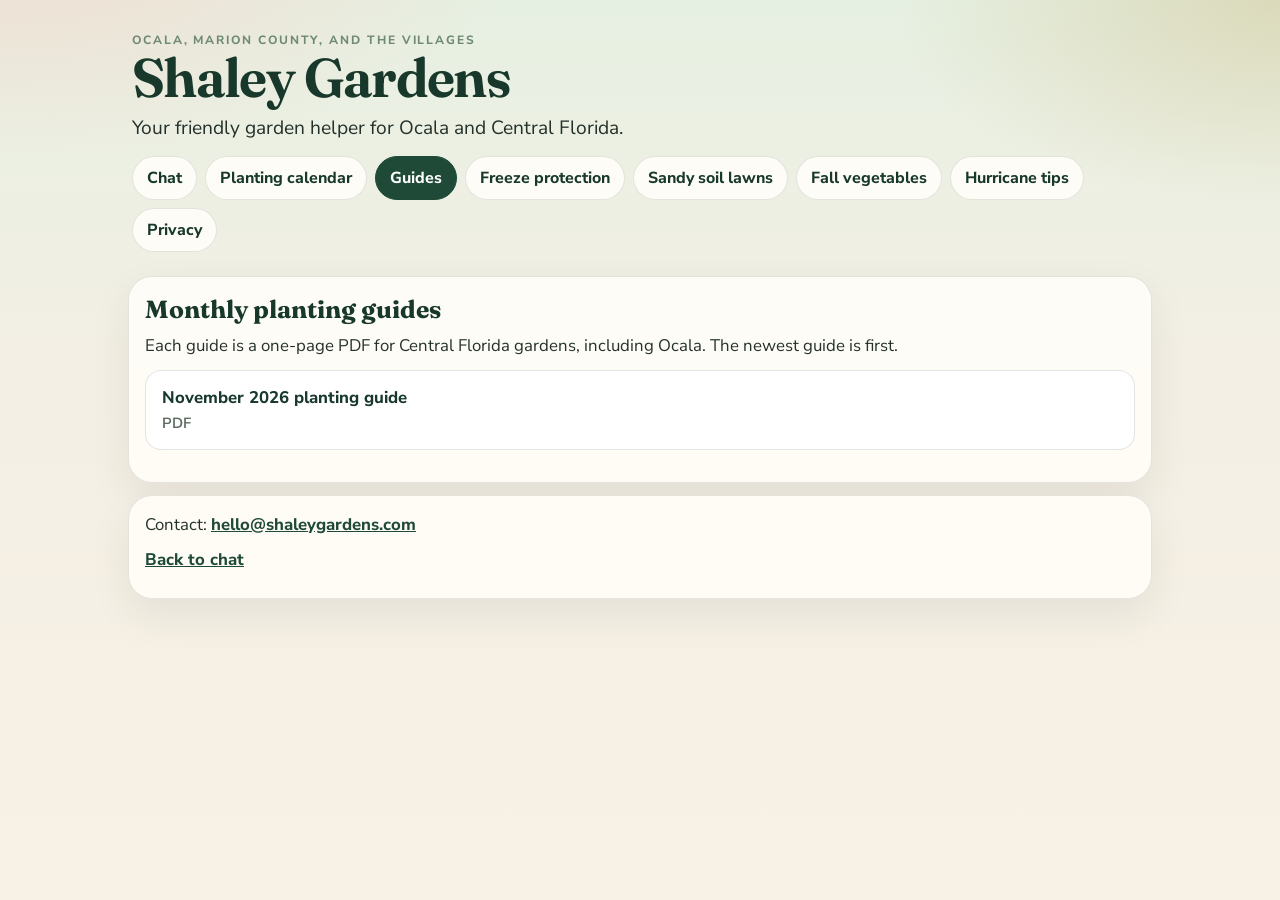
==== guides/index.html @ d87dd00e "Add a downloadable November planting guide The approved one-page letter PDF is listed on /guides and" ====
<!DOCTYPE html>
<html lang="en">
<head>
    <meta charset="UTF-8">
    <meta name="viewport" content="width=device-width, initial-scale=1, viewport-fit=cover">
    <title>Planting guides | Shaley Gardens</title>
    <meta name="description" content="Free one-page planting guides for Ocala, Marion County, and The Villages. Download the newest PDF.">
    <meta name="theme-color" content="#1f4a38">
    <meta property="og:title" content="Planting guides | Shaley Gardens">
    <meta property="og:description" content="Free one-page planting guides for Ocala, Marion County, and The Villages.">
    <meta property="og:image" content="https://shaleygardens.com/assets/shaley.jpg">
    <meta property="og:url" content="https://shaleygardens.com/guides">
    <meta property="og:type" content="website">
    <link rel="icon" href="/favicon.svg" type="image/svg+xml">
    <link rel="canonical" href="https://shaleygardens.com/guides">
    <link rel="preconnect" href="https://fonts.googleapis.com">
    <link rel="preconnect" href="https://fonts.gstatic.com" crossorigin>
    <link href="https://fonts.googleapis.com/css2?family=Fraunces:opsz,wght@9..144,560;9..144,650&family=Nunito+Sans:ital,opsz,wght@0,6..12,400;0,6..12,650;0,6..12,750&display=swap" rel="stylesheet">
    <link rel="stylesheet" href="/css/garden.css">
</head>
<body>
    <div class="page">
        <header class="site-header">
            <p class="eyebrow">Ocala, Marion County, and The Villages</p>
            <h1>Shaley Gardens</h1>
            <p class="tagline">Your friendly garden helper for Ocala and Central Florida.</p>
            <nav class="nav" aria-label="Site">
                <a href="/">Chat</a>
                <a href="/calendar.html">Planting calendar</a>
                <a href="/guides" aria-current="page">Guides</a>
                <a href="/freeze.html">Freeze protection</a>
                <a href="/lawns.html">Sandy soil lawns</a>
                <a href="/fall-vegetables.html">Fall vegetables</a>
                <a href="/calendar.html#weather">Hurricane tips</a>
                <a href="/privacy.html">Privacy</a>
            </nav>
        </header>
        <article class="guide">
            <h2>Monthly planting guides</h2>
            <p>Each guide is a one-page PDF for Central Florida gardens, including Ocala. The newest guide is first.</p>
            <!-- Newest first. A new month needs a PDF in public/guides/ and one item at the top of this list. -->
            <ul class="download-list">
                <li>
                    <a href="/public/guides/2026-11-planting-guide.pdf">
                        November 2026 planting guide
                        <small>PDF</small>
                    </a>
                </li>
            </ul>
        </article>
        <footer class="site-footer">
            <p>Contact: <a href="mailto:hello@shaleygardens.com">hello@shaleygardens.com</a></p>
            <p><a href="/">Back to chat</a></p>
        </footer>
    </div>
</body>
</html>
---- css/garden.css ----
:root {
            --ink: #24312b;
            --muted: #5d6b62;
            --leaf: #1f4a38;
            --leaf-deep: #17382b;
            --moss: #6e8a72;
            --cream: #f4efe4;
            --paper: rgba(255, 253, 248, 0.92);
            --sand: #efe4d2;
            --blossom: #f3d7cb;
            --gold: #8d6b32;
            --line: rgba(36, 49, 43, 0.12);
            --shadow: 0 16px 40px rgba(36, 49, 43, 0.08);
        }

        * { box-sizing: border-box; }

        html, body { height: 100%; }

        body {
            margin: 0;
            color: var(--ink);
            font-family: "Nunito Sans", "Segoe UI", sans-serif;
            background:
                radial-gradient(900px 420px at 0% -10%, rgba(243, 215, 203, 0.85), transparent 60%),
                radial-gradient(700px 380px at 100% 0%, rgba(198, 176, 112, 0.35), transparent 55%),
                linear-gradient(180deg, #e6f0e2 0%, var(--cream) 42%, #f7f1e6 100%);
            min-height: 100dvh;
        }

        body::before {
            content: "";
            position: fixed;
            inset: 0;
            pointer-events: none;
            background-image: radial-gradient(rgba(31, 74, 56, 0.08) 0.7px, transparent 0.7px);
            background-size: 18px 18px;
            mask-image: linear-gradient(180deg, rgba(0, 0, 0, 0.45), transparent 70%);
        }

        .page {
            position: relative;
            z-index: 1;
            max-width: 1080px;
            margin: 0 auto;
            min-height: 100dvh;
            display: flex;
            flex-direction: column;
            padding: 16px 16px calc(12px + env(safe-area-inset-bottom));
        }

        .site-header { padding: 4px 4px 12px; }

        .eyebrow {
            margin: 0 0 2px;
            color: var(--moss);
            font-size: 0.75rem;
            font-weight: 750;
            letter-spacing: 0.16em;
            text-transform: uppercase;
        }

        h1 {
            margin: 0;
            font-family: Fraunces, Georgia, serif;
            font-size: clamp(2rem, 7vw, 3.4rem);
            font-weight: 650;
            letter-spacing: -0.03em;
            line-height: 1.02;
            color: var(--leaf-deep);
        }

        .layout {
            flex: 1;
            min-height: 0;
            display: flex;
            flex-direction: column;
            gap: 12px;
        }

        .host, .chat {
            background: var(--paper);
            border: 1px solid var(--line);
            border-radius: 24px;
            box-shadow: var(--shadow);
        }

        .host {
            display: grid;
            grid-template-columns: 76px minmax(0, 1fr);
            grid-template-areas:
                "photo name"
                "photo status"
                "note note"
                "voice voice"
                "fresh fresh";
            gap: 4px 12px;
            align-items: center;
            padding: 12px;
        }

        .portrait-wrap {
            grid-area: photo;
            width: 76px;
            height: 76px;
            border-radius: 50%;
            padding: 3px;
            background: linear-gradient(160deg, #f3d7cb, #8d6b32 45%, #1f4a38);
        }

        .portrait {
            display: block;
            width: 100%;
            height: 100%;
            border-radius: 50%;
            object-fit: cover;
            object-position: center 18%;
            background: var(--sand);
        }

        .portrait-wrap.speaking { animation: glow 1.4s ease-in-out infinite; }
        .portrait-wrap.listening { animation: glow 0.9s ease-in-out infinite; }

        .who { grid-area: name;
            margin: 0;
            font-family: Fraunces, Georgia, serif;
            font-size: 1.25rem;
        }

        .status, .memory-note { margin: 0; color: var(--muted); font-size: 0.95rem; }
        .status { grid-area: status; }
        .memory-note { grid-area: note; }

        .fresh {
            justify-self: start;
            min-height: 44px;
            padding: 8px 2px;
            white-space: nowrap;
            border: 0;
            background: transparent;
            color: var(--leaf);
            font: inherit;
            font-weight: 750;
            cursor: pointer;
            text-decoration: underline;
            text-underline-offset: 3px;
        }

        .chat {
            flex: 1;
            min-height: 0;
            display: flex;
            flex-direction: column;
            padding: 14px 12px 12px;
        }

        .messages {
            flex: 1;
            min-height: 140px;
            overflow-y: auto;
            padding: 4px 4px 8px;
            display: flex;
            flex-direction: column;
            gap: 10px;
        }

        .bubble {
            max-width: min(100%, 42rem);
            padding: 12px 14px;
            border-radius: 18px;
            line-height: 1.45;
        }

        .bubble.user {
            align-self: flex-end;
            background: #e5f0e2;
            border-bottom-right-radius: 6px;
        }

        .bubble.assistant {
            align-self: flex-start;
            background: #fff;
            border: 1px solid var(--line);
            border-bottom-left-radius: 6px;
        }

        .who-said {
            display: block;
            margin-bottom: 3px;
            color: var(--moss);
            font-size: 0.72rem;
            font-weight: 750;
            letter-spacing: 0.08em;
            text-transform: uppercase;
        }

        .dots { display: flex; gap: 5px; padding-top: 4px; }
        .dots span {
            width: 8px;
            height: 8px;
            border-radius: 50%;
            background: var(--leaf);
            animation: blink 1.2s infinite;
        }
        .dots span:nth-child(2) { animation-delay: 0.15s; }
        .dots span:nth-child(3) { animation-delay: 0.3s; }

        .note {
            margin: 8px 4px 0;
            padding: 10px 12px;
            border-radius: 12px;
            background: #f8ece6;
            color: #6d3b32;
        }

        .composer {
            display: grid;
            grid-template-columns: 56px minmax(0, 1fr) auto;
            gap: 8px;
            align-items: center;
            margin-top: 10px;
        }

        input[type="text"] {
            width: 100%;
            min-height: 52px;
            border-radius: 16px;
            border: 1.5px solid var(--line);
            background: #fff;
            color: var(--ink);
            font: inherit;
            font-size: 16px;
            padding: 12px 14px;
        }

        button {
            font: inherit;
            cursor: pointer;
            touch-action: manipulation;
        }

        .mic, .send, .stop {
            min-height: 52px;
            border-radius: 16px;
            border: 0;
        }

        .mic {
            width: 56px;
            height: 56px;
            border-radius: 50%;
            background: var(--leaf);
            color: #fff;
            display: grid;
            place-items: center;
        }

        .mic.listening { background: #8d4b58; }

        .send, .stop {
            min-width: 76px;
            padding: 0 16px;
            background: var(--leaf);
            color: #fff;
            font-weight: 750;
        }

        .stop {
            grid-column: 1 / -1;
            background: var(--leaf-deep);
        }

        button:disabled { opacity: 0.55; cursor: wait; }

        .sr-only {
            position: absolute;
            width: 1px;
            height: 1px;
            padding: 0;
            margin: -1px;
            overflow: hidden;
            clip: rect(0, 0, 0, 0);
            border: 0;
        }

        :focus-visible {
            outline: 3px solid var(--gold);
            outline-offset: 2px;
        }

        @keyframes glow {
            50% { box-shadow: 0 0 0 6px rgba(31, 74, 56, 0.16); }
        }

        @keyframes blink {
            50% { opacity: 0.35; }
        }

        @media (min-width: 860px) {
            .page { padding: 28px 28px 32px; }
            .layout {
                display: grid;
                grid-template-columns: 300px minmax(0, 1fr);
                gap: 24px;
                align-items: stretch;
            }
            .host {
                display: flex;
                flex-direction: column;
                align-items: flex-start;
                justify-content: center;
                gap: 8px;
                padding: 28px 24px;
                position: sticky;
                top: 24px;
            }
            .portrait-wrap {
                width: 210px;
                height: 210px;
                margin-bottom: 8px;
            }
            .who { font-size: 2rem; }
            .chat { min-height: 640px; padding: 22px; }
            .messages { min-height: 420px; }
        }

        .tagline {
            margin: 10px 0 0;
            max-width: 40rem;
            font-size: 1.2rem;
            line-height: 1.4;
        }

        .nav, .month-jump, .starters {
            display: flex;
            flex-wrap: wrap;
            gap: 8px;
        }

        .nav { margin-top: 14px; }

        .nav a, .month-jump a, .starters button, .hear, .voice-toggle {
            min-height: 44px;
        }

        .nav a, .month-jump a {
            display: inline-flex;
            align-items: center;
            padding: 8px 14px;
            border-radius: 999px;
            background: rgba(255, 253, 248, 0.92);
            color: var(--leaf-deep);
            font-weight: 750;
            text-decoration: none;
            border: 1px solid var(--line);
        }

        .nav a[aria-current="page"] {
            background: var(--leaf);
            color: #fff;
            border-color: var(--leaf);
        }

        .starters { margin-bottom: 12px; }

        .starters p, .signup h2, .guide h2, .guide h3 {
            font-family: Fraunces, Georgia, serif;
            color: var(--leaf-deep);
        }

        .starters p {
            width: 100%;
            margin: 0 0 2px;
            font-size: 1.05rem;
        }

        .starters button, .hear {
            border: 1px solid var(--line);
            background: var(--sand);
            color: var(--ink);
            font-weight: 750;
            text-align: left;
        }

        .starters button {
            padding: 10px 14px;
            border-radius: 16px;
        }

        .bubble .hear {
            display: inline-flex;
            align-items: center;
            gap: 6px;
            margin-top: 10px;
            padding: 6px 12px;
            border-radius: 999px;
            background: var(--cream);
            color: var(--leaf-deep);
        }

        .host .voice-toggle { grid-area: voice; }
        .host .fresh { grid-area: fresh; }

        .voice-toggle {
            display: flex;
            align-items: center;
            gap: 10px;
            font-weight: 750;
            cursor: pointer;
        }

        .voice-toggle input {
            width: 1.25rem;
            height: 1.25rem;
            accent-color: var(--leaf);
        }

        .signup, .guide, .site-footer {
            margin-top: 12px;
            background: var(--paper);
            border: 1px solid var(--line);
            border-radius: 24px;
            box-shadow: var(--shadow);
        }

        .signup, .site-footer { padding: 16px; }

        .guide { padding: 18px 16px 22px; }

        .signup h2, .guide h2 { margin: 0 0 8px; font-size: 1.55rem; line-height: 1.2; }
        .guide h3 { margin: 14px 0 4px; font-size: 1.15rem; }
        .signup p, .guide p, .guide li, .site-footer p {
            margin: 0 0 10px;
            font-size: 1.05rem;
            line-height: 1.5;
        }

        .signup form {
            display: grid;
            gap: 8px;
            margin-top: 12px;
        }

        .signup .send { min-height: 52px; width: 100%; }

        .hp {
            position: absolute;
            left: -10000px;
            width: 1px;
            height: 1px;
            overflow: hidden;
        }

        .month { scroll-margin-top: 12px; padding-top: 8px; }
        .month + .month { border-top: 1px solid var(--line); margin-top: 8px; }

        .guide a { color: var(--leaf); font-weight: 750; }

        .signup .download a {
            color: var(--leaf-deep);
            font-weight: 750;
        }

        .download-list {
            list-style: none;
            margin: 12px 0 0;
            padding: 0;
            display: grid;
            gap: 10px;
        }

        .download-list a {
            display: flex;
            flex-direction: column;
            align-items: flex-start;
            gap: 2px;
            min-height: 44px;
            padding: 14px 16px;
            border: 1px solid var(--line);
            border-radius: 16px;
            background: #fff;
            color: var(--leaf-deep);
            text-decoration: none;
        }

        .download-list small {
            color: var(--muted);
            font-size: 0.92rem;
            font-weight: 650;
        }

        .ask-shaley {
            display: inline-flex;
            align-items: center;
            justify-content: center;
            min-height: 48px;
            margin: 4px 0 16px;
            padding: 10px 18px;
            border-radius: 999px;
            background: var(--leaf);
            color: #fff !important;
            font-weight: 750;
            text-decoration: none;
        }

        .sources a { color: var(--leaf); font-weight: 750; }

        .site-footer a { color: var(--leaf); font-weight: 750; }

        @media (min-width: 640px) {
            .signup form { grid-template-columns: minmax(0, 1fr) auto; }
            .signup .send { width: auto; }
        }

        @media (prefers-reduced-motion: reduce) {
            *, *::before, *::after {
                animation: none !important;
                transition: none !important;
            }
        }
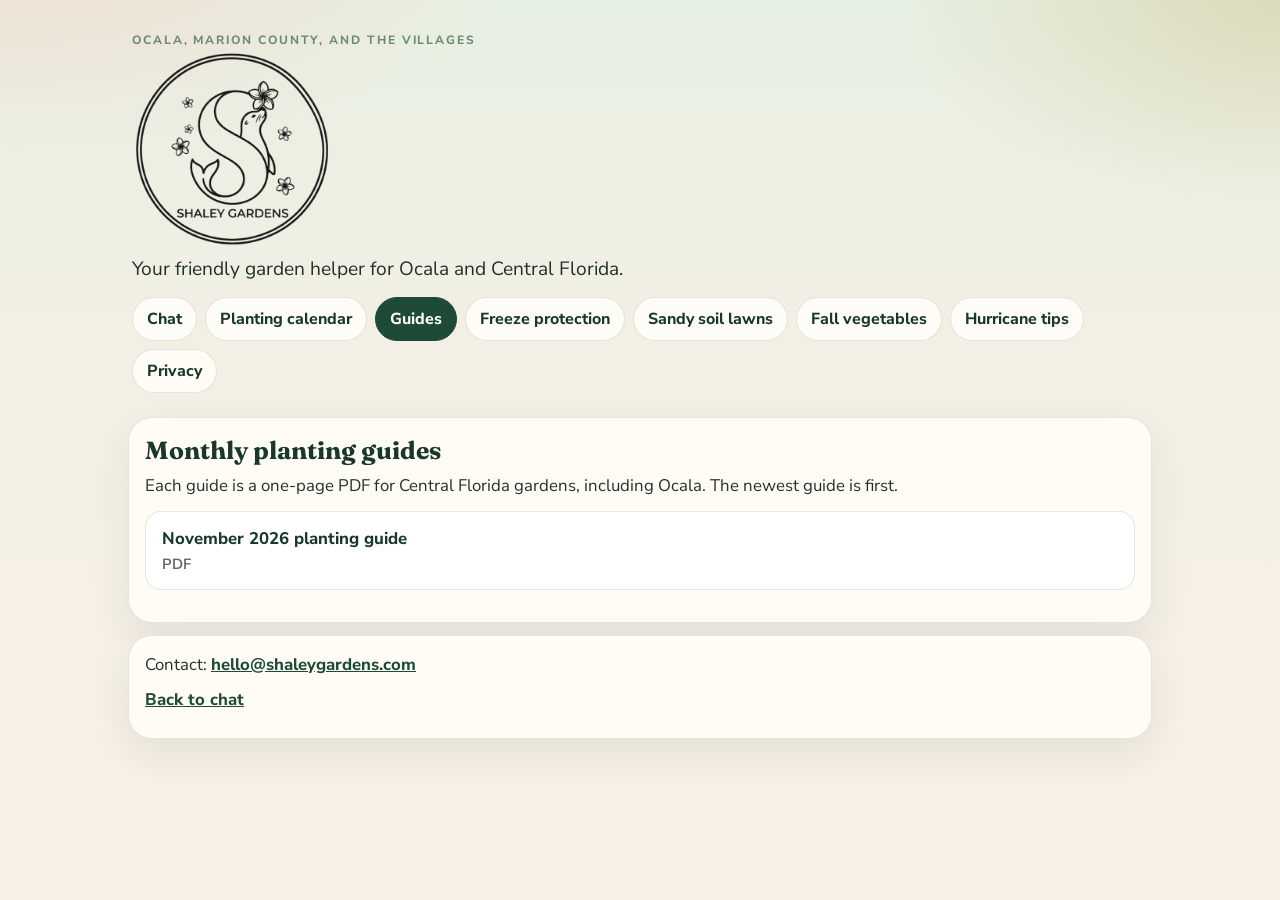
==== commit 8cdc8941: "Add the Shaley Gardens logo to the site and newsletter The full badge sits in the header and at the " ====
--- a/guides/index.html
+++ b/guides/index.html
@@ -11,7 +11,8 @@
     <meta property="og:image" content="https://shaleygardens.com/assets/shaley.jpg">
     <meta property="og:url" content="https://shaleygardens.com/guides">
     <meta property="og:type" content="website">
-    <link rel="icon" href="/favicon.svg" type="image/svg+xml">
+    <link rel="icon" href="/assets/logo-mark-web.png" type="image/png" sizes="192x192">
+    <link rel="apple-touch-icon" href="/assets/logo-mark-web.png">
     <link rel="canonical" href="https://shaleygardens.com/guides">
     <link rel="preconnect" href="https://fonts.googleapis.com">
     <link rel="preconnect" href="https://fonts.gstatic.com" crossorigin>
@@ -22,7 +23,7 @@
     <div class="page">
         <header class="site-header">
             <p class="eyebrow">Ocala, Marion County, and The Villages</p>
-            <h1>Shaley Gardens</h1>
+            <h1><img class="site-logo" src="/assets/logo-web.png" width="512" height="501" alt="Shaley Gardens"></h1>
             <p class="tagline">Your friendly garden helper for Ocala and Central Florida.</p>
             <nav class="nav" aria-label="Site">
                 <a href="/">Chat</a>
@@ -38,10 +39,10 @@
         <article class="guide">
             <h2>Monthly planting guides</h2>
             <p>Each guide is a one-page PDF for Central Florida gardens, including Ocala. The newest guide is first.</p>
-            <!-- Newest first. A new month needs a PDF in public/guides/ and one item at the top of this list. -->
+            <!-- Newest first. A new month needs a PDF in guides/ and one item at the top of this list. -->
             <ul class="download-list">
                 <li>
-                    <a href="/public/guides/2026-11-planting-guide.pdf">
+                    <a href="/guides/2026-11-planting-guide.pdf">
                         November 2026 planting guide
                         <small>PDF</small>
                     </a>
--- a/css/garden.css
+++ b/css/garden.css
@@ -50,6 +50,15 @@
         }
 
         .site-header { padding: 4px 4px 12px; }
+
+        .site-header h1 { line-height: 0; }
+
+        .site-logo {
+            display: block;
+            width: min(200px, 62vw);
+            height: auto;
+            margin: 2px 0 10px;
+        }
 
         .eyebrow {
             margin: 0 0 2px;
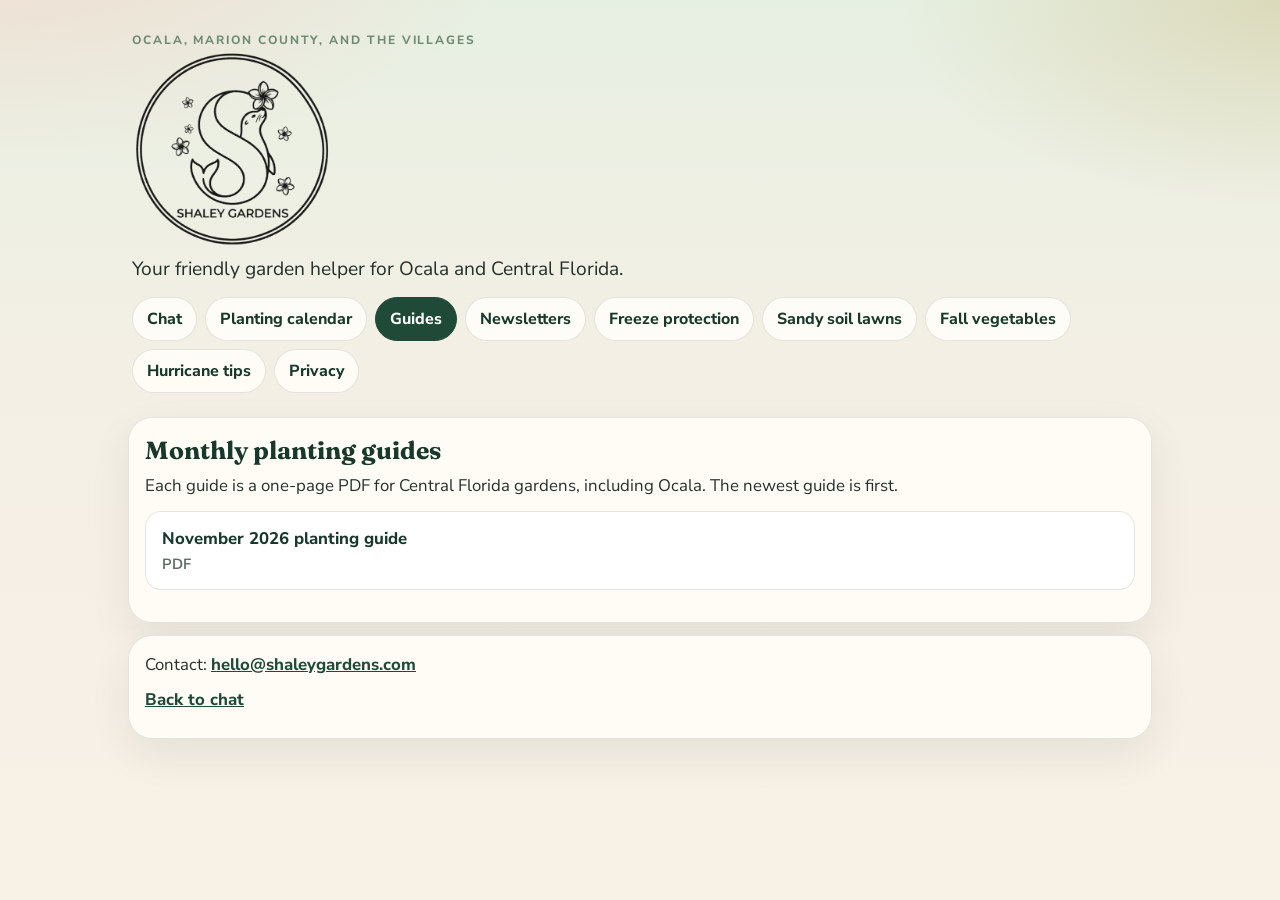
==== commit 8c8a20c7: "Add a public archive of newsletters that have been sent Issues stay off the site until their frontma" ====
--- a/guides/index.html
+++ b/guides/index.html
@@ -29,6 +29,7 @@
                 <a href="/">Chat</a>
                 <a href="/calendar.html">Planting calendar</a>
                 <a href="/guides" aria-current="page">Guides</a>
+                <a href="/newsletters">Newsletters</a>
                 <a href="/freeze.html">Freeze protection</a>
                 <a href="/lawns.html">Sandy soil lawns</a>
                 <a href="/fall-vegetables.html">Fall vegetables</a>
--- a/css/garden.css
+++ b/css/garden.css
@@ -372,7 +372,7 @@
 
         .starters { margin-bottom: 12px; }
 
-        .starters p, .signup h2, .guide h2, .guide h3 {
+        .starters p, .signup h2, .guide h2, .guide h3, .guide h4 {
             font-family: Fraunces, Georgia, serif;
             color: var(--leaf-deep);
         }
@@ -438,6 +438,13 @@
 
         .signup h2, .guide h2 { margin: 0 0 8px; font-size: 1.55rem; line-height: 1.2; }
         .guide h3 { margin: 14px 0 4px; font-size: 1.15rem; }
+        .guide h4 { margin: 12px 0 4px; font-size: 1.05rem; }
+        .newsletter-issue ul { margin: 0 0 10px; padding-left: 1.2em; }
+        .newsletter-issue h2,
+        .newsletter-issue h3,
+        .newsletter-issue h4,
+        .newsletter-issue p,
+        .newsletter-issue li { max-width: 40rem; }
         .signup p, .guide p, .guide li, .site-footer p {
             margin: 0 0 10px;
             font-size: 1.05rem;
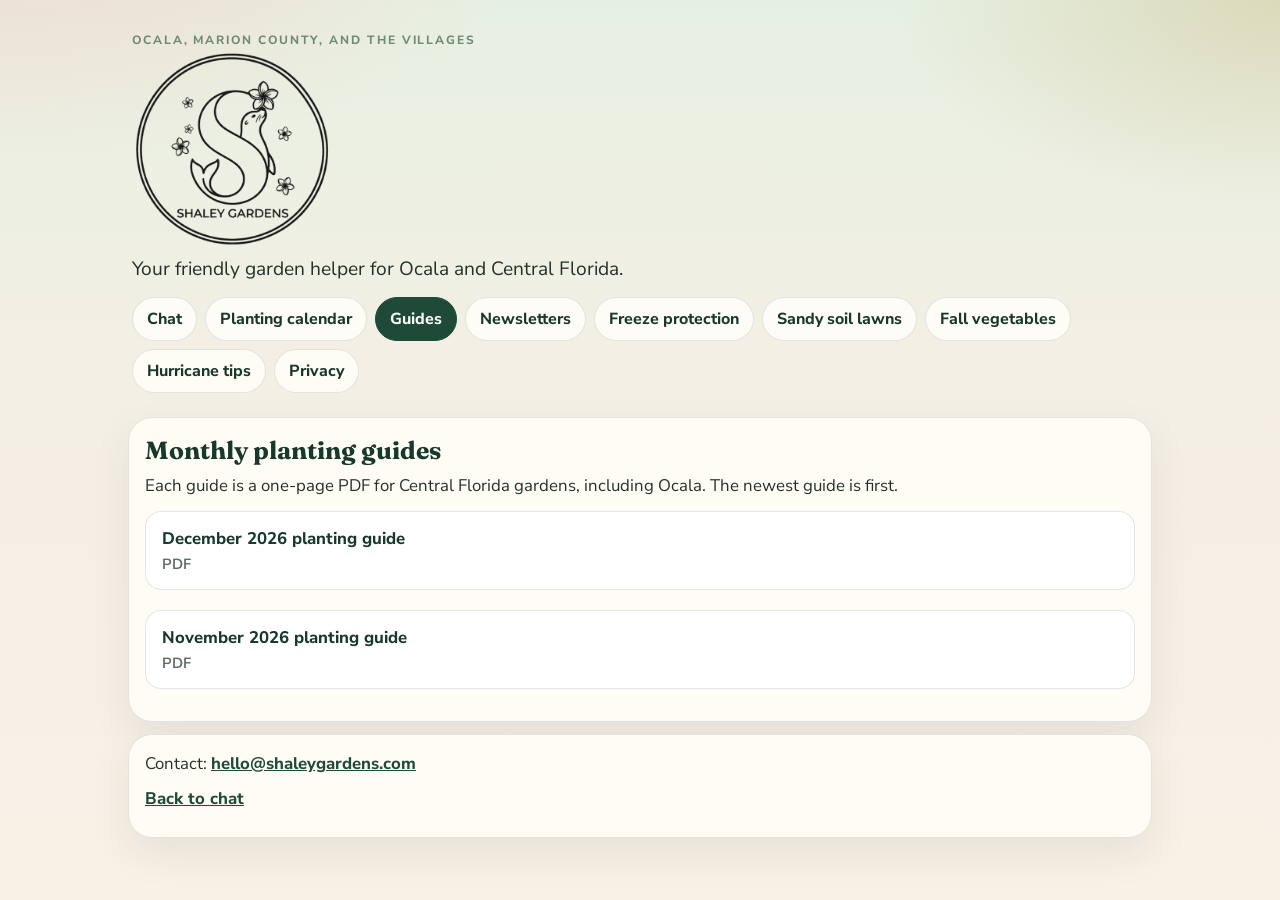
==== commit dd410890: "Add the December planting guide as the newest download The one-page PDF sits with the November guide" ====
--- a/guides/index.html
+++ b/guides/index.html
@@ -43,6 +43,12 @@
             <!-- Newest first. A new month needs a PDF in guides/ and one item at the top of this list. -->
             <ul class="download-list">
                 <li>
+                    <a href="/guides/2026-12-planting-guide.pdf">
+                        December 2026 planting guide
+                        <small>PDF</small>
+                    </a>
+                </li>
+                <li>
                     <a href="/guides/2026-11-planting-guide.pdf">
                         November 2026 planting guide
                         <small>PDF</small>
@@ -55,5 +61,6 @@
             <p><a href="/">Back to chat</a></p>
         </footer>
     </div>
+    <script src="/js/site-alert.js"></script>
 </body>
 </html>
--- a/css/garden.css
+++ b/css/garden.css
@@ -528,6 +528,57 @@
             .signup .send { width: auto; }
         }
 
+        .site-alert {
+            flex-shrink: 0;
+            display: flex;
+            align-items: flex-start;
+            gap: 8px;
+            width: min(100%, 48rem);
+            margin: 0 0 14px;
+            padding: 14px 10px 14px 16px;
+            background: rgba(255, 253, 248, 0.96);
+            color: var(--ink);
+            border: 1px solid rgba(141, 107, 50, 0.35);
+            border-left-width: 4px;
+            border-left-color: var(--gold);
+            border-radius: 18px;
+            box-shadow: var(--shadow);
+        }
+
+        .site-alert p {
+            flex: 1;
+            min-width: 0;
+            margin: 6px 0;
+            font-size: 1.05rem;
+            line-height: 1.5;
+        }
+
+        .site-alert strong {
+            font-family: Fraunces, Georgia, serif;
+            font-weight: 650;
+            color: var(--leaf-deep);
+        }
+
+        .site-alert-dismiss {
+            flex: none;
+            display: grid;
+            place-items: center;
+            width: 44px;
+            height: 44px;
+            margin: 0;
+            padding: 0;
+            border: 1px solid var(--line);
+            border-radius: 14px;
+            background: rgba(255, 253, 248, 0.9);
+            color: var(--leaf-deep);
+            font-size: 1.6rem;
+            line-height: 1;
+        }
+
+        .site-alert-dismiss:hover {
+            background: rgba(31, 74, 56, 0.08);
+        }
+
         @media (prefers-reduced-motion: reduce) {
             *, *::before, *::after {
                 animation: none !important;
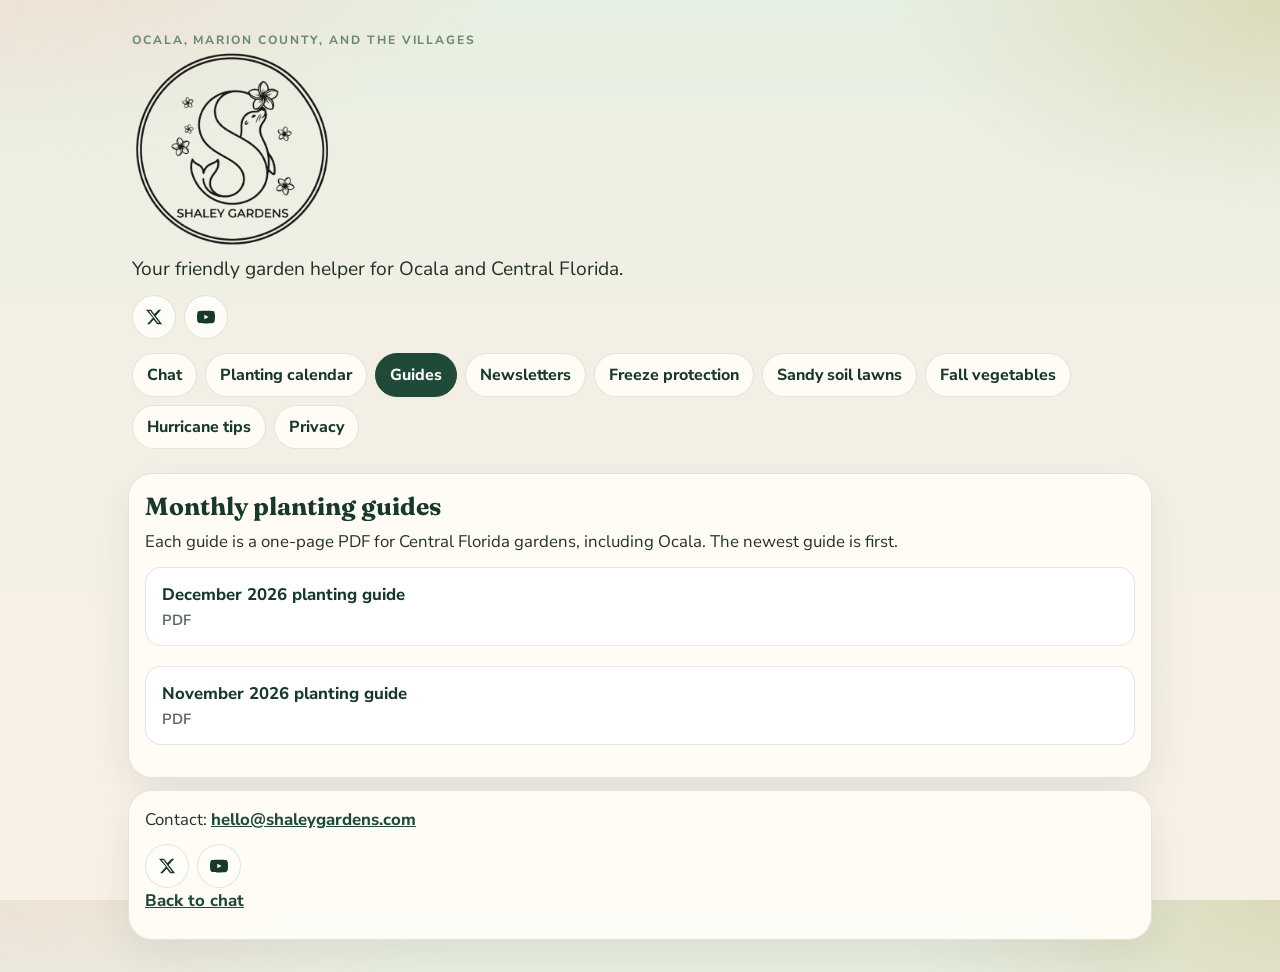
==== commit 56966eb4: "Add X and YouTube links and update two homepage starter questions. Header and footer icons go to htt" ====
--- a/guides/index.html
+++ b/guides/index.html
@@ -25,6 +25,10 @@
             <p class="eyebrow">Ocala, Marion County, and The Villages</p>
             <h1><img class="site-logo" src="/assets/logo-web.png" width="512" height="501" alt="Shaley Gardens"></h1>
             <p class="tagline">Your friendly garden helper for Ocala and Central Florida.</p>
+            <nav class="social-links" aria-label="Shaley Gardens on social media">
+                <a href="https://x.com/ShaleyGardens" target="_blank" rel="noopener" aria-label="Shaley Gardens on X"><svg xmlns="http://www.w3.org/2000/svg" viewBox="0 0 24 24" width="18" height="18" aria-hidden="true" focusable="false"><path fill="currentColor" d="M18.244 2.25h3.308l-7.227 8.26 8.502 11.24H16.17l-4.714-6.231-5.401 6.231H2.744l7.727-8.835L1.254 2.25H8.08l4.253 5.622L18.244 2.25zm-1.161 17.52h1.833L7.084 4.126H5.117z"/></svg></a>
+                <a href="https://www.youtube.com/@ShaleyGardens" target="_blank" rel="noopener" aria-label="Shaley Gardens on YouTube"><svg xmlns="http://www.w3.org/2000/svg" viewBox="0 0 24 24" width="18" height="18" aria-hidden="true" focusable="false"><path fill="currentColor" d="M23.5 6.19a3.02 3.02 0 0 0-2.12-2.14C19.54 3.5 12 3.5 12 3.5s-7.54 0-9.38.55A3.02 3.02 0 0 0 .5 6.19 31.6 31.6 0 0 0 0 12a31.6 31.6 0 0 0 .5 5.81 3.02 3.02 0 0 0 2.12 2.14C4.46 20.5 12 20.5 12 20.5s7.54 0 9.38-.55a3.02 3.02 0 0 0 2.12-2.14A31.6 31.6 0 0 0 24 12a31.6 31.6 0 0 0-.5-5.81zM9.75 15.02V8.98L15.5 12l-5.75 3.02z"/></svg></a>
+            </nav>
             <nav class="nav" aria-label="Site">
                 <a href="/">Chat</a>
                 <a href="/calendar.html">Planting calendar</a>
@@ -58,9 +62,17 @@
         </article>
         <footer class="site-footer">
             <p>Contact: <a href="mailto:hello@shaleygardens.com">hello@shaleygardens.com</a></p>
+            <nav class="social-links" aria-label="Shaley Gardens on social media">
+                <a href="https://x.com/ShaleyGardens" target="_blank" rel="noopener" aria-label="Shaley Gardens on X"><svg xmlns="http://www.w3.org/2000/svg" viewBox="0 0 24 24" width="18" height="18" aria-hidden="true" focusable="false"><path fill="currentColor" d="M18.244 2.25h3.308l-7.227 8.26 8.502 11.24H16.17l-4.714-6.231-5.401 6.231H2.744l7.727-8.835L1.254 2.25H8.08l4.253 5.622L18.244 2.25zm-1.161 17.52h1.833L7.084 4.126H5.117z"/></svg></a>
+                <a href="https://www.youtube.com/@ShaleyGardens" target="_blank" rel="noopener" aria-label="Shaley Gardens on YouTube"><svg xmlns="http://www.w3.org/2000/svg" viewBox="0 0 24 24" width="18" height="18" aria-hidden="true" focusable="false"><path fill="currentColor" d="M23.5 6.19a3.02 3.02 0 0 0-2.12-2.14C19.54 3.5 12 3.5 12 3.5s-7.54 0-9.38.55A3.02 3.02 0 0 0 .5 6.19 31.6 31.6 0 0 0 0 12a31.6 31.6 0 0 0 .5 5.81 3.02 3.02 0 0 0 2.12 2.14C4.46 20.5 12 20.5 12 20.5s7.54 0 9.38-.55a3.02 3.02 0 0 0 2.12-2.14A31.6 31.6 0 0 0 24 12a31.6 31.6 0 0 0-.5-5.81zM9.75 15.02V8.98L15.5 12l-5.75 3.02z"/></svg></a>
+            </nav>
             <p><a href="/">Back to chat</a></p>
         </footer>
     </div>
     <script src="/js/site-alert.js"></script>
+    <script>
+        window.va = window.va || function () { (window.vaq = window.vaq || []).push(arguments); };
+    </script>
+    <script defer src="/_vercel/insights/script.js"></script>
 </body>
 </html>
--- a/css/garden.css
+++ b/css/garden.css
@@ -340,6 +340,48 @@
             line-height: 1.4;
         }
 
+        .social-links {
+            display: flex;
+            align-items: center;
+            gap: 8px;
+            margin: 12px 0 0;
+        }
+
+        .social-links a {
+            display: inline-flex;
+            align-items: center;
+            justify-content: center;
+            width: 44px;
+            height: 44px;
+            border-radius: 999px;
+            background: rgba(255, 253, 248, 0.92);
+            color: var(--leaf-deep);
+            border: 1px solid var(--line);
+            text-decoration: none;
+        }
+
+        .social-links a:hover,
+        .social-links a:focus-visible {
+            background: var(--leaf);
+            color: #fff;
+            border-color: var(--leaf);
+        }
+
+        .social-links svg {
+            display: block;
+            fill: currentColor;
+        }
+
+        .site-footer .social-links a {
+            color: var(--leaf-deep);
+            font-weight: 650;
+        }
+
+        .site-footer .social-links a:hover,
+        .site-footer .social-links a:focus-visible {
+            color: #fff;
+        }
+
         .nav, .month-jump, .starters {
             display: flex;
             flex-wrap: wrap;
